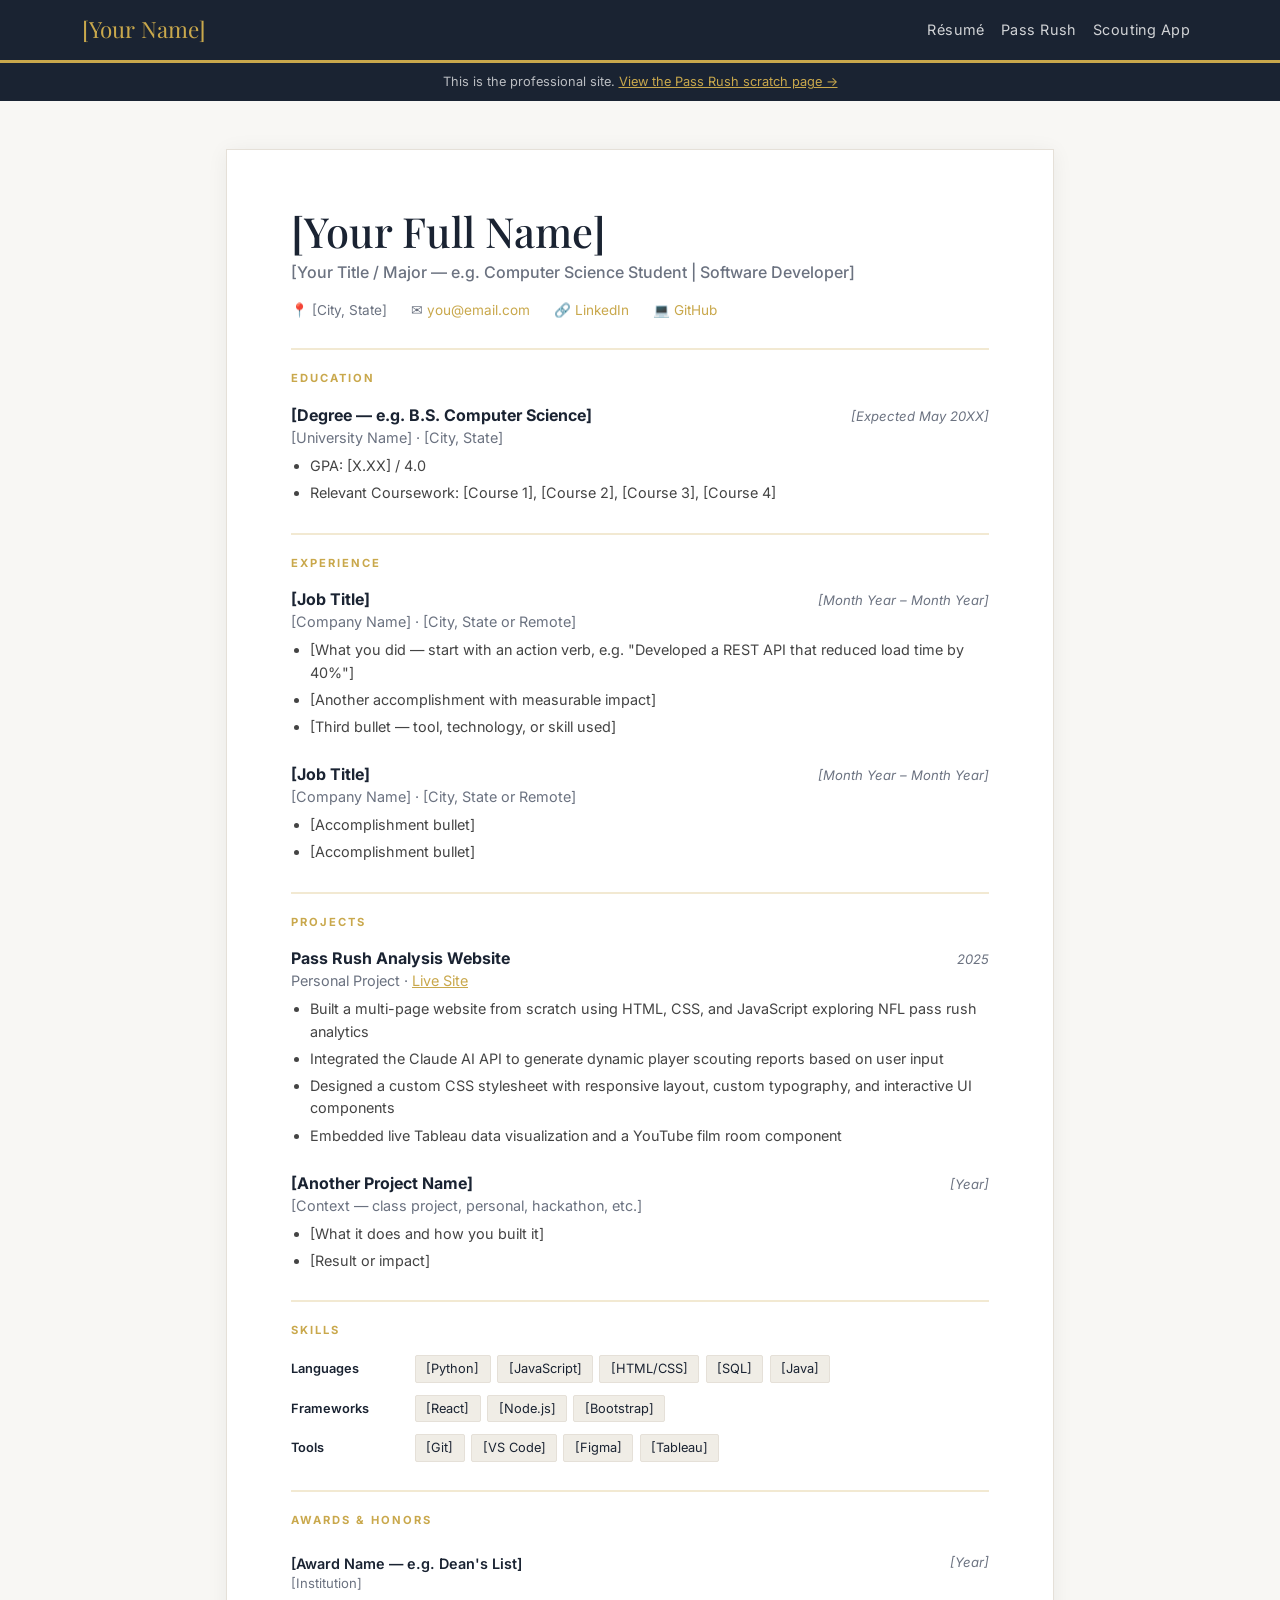
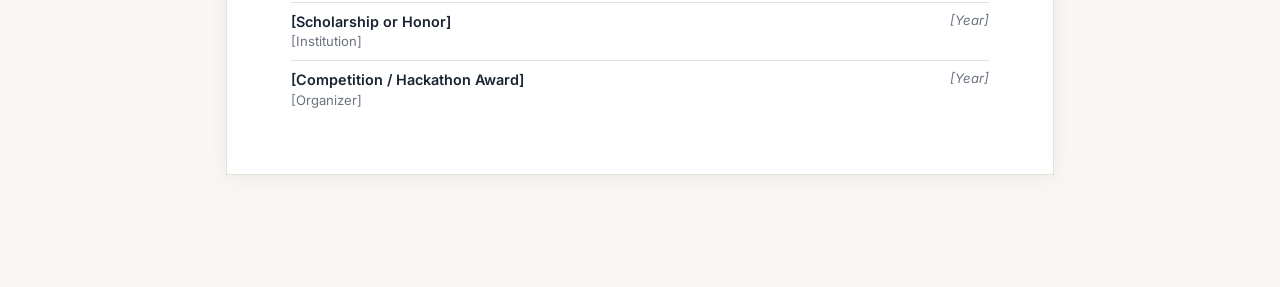
==== resume.html @ ac11527b "Add files via upload" ====
<!DOCTYPE html>
<html lang="en">
<head>
  <meta charset="UTF-8" />
  <meta name="viewport" content="width=device-width, initial-scale=1.0" />
  <title>Résumé | [Your Name]</title>
  <!-- Bootstrap 5 -->
  <link href="https://cdn.jsdelivr.net/npm/bootstrap@5.3.2/dist/css/bootstrap.min.css" rel="stylesheet" />
  <link href="https://fonts.googleapis.com/css2?family=Inter:wght@400;500;600;700&family=Playfair+Display:wght@700&display=swap" rel="stylesheet" />
  <style>
    :root {
      --navy: #1a2332;
      --gold: #c9a84c;
      --light-bg: #f8f7f4;
      --text-main: #1a2332;
      --text-muted: #6b7280;
      --border: #e5e0d8;
    }

    body {
      background-color: var(--light-bg);
      font-family: 'Inter', sans-serif;
      color: var(--text-main);
    }

    /* NAV */
    .navbar {
      background-color: var(--navy) !important;
      border-bottom: 3px solid var(--gold);
    }

    .navbar-brand {
      font-family: 'Playfair Display', serif;
      color: var(--gold) !important;
      font-size: 1.4rem;
    }

    .navbar-nav .nav-link {
      color: rgba(255,255,255,0.8) !important;
      font-size: 0.9rem;
      letter-spacing: 0.03em;
    }

    .navbar-nav .nav-link:hover { color: var(--gold) !important; }

    /* RESUME WRAPPER */
    .resume-wrapper {
      max-width: 860px;
      margin: 3rem auto;
      padding: 0 1rem 4rem;
    }

    .resume-card {
      background: #fff;
      border: 1px solid var(--border);
      padding: 3.5rem 4rem;
      box-shadow: 0 2px 20px rgba(0,0,0,0.06);
    }

    /* HEADER */
    .resume-name {
      font-family: 'Playfair Display', serif;
      font-size: 2.6rem;
      color: var(--navy);
      margin-bottom: 0.25rem;
    }

    .resume-title {
      font-size: 1rem;
      color: var(--text-muted);
      margin-bottom: 1rem;
      font-weight: 500;
    }

    .resume-contact {
      display: flex;
      gap: 1.5rem;
      flex-wrap: wrap;
      font-size: 0.85rem;
      color: var(--text-muted);
      margin-bottom: 0.5rem;
    }

    .resume-contact a { color: var(--gold); text-decoration: none; }
    .resume-contact a:hover { text-decoration: underline; }

    /* DIVIDER */
    .section-divider {
      border: none;
      border-top: 2px solid var(--gold);
      margin: 1.75rem 0 1.25rem;
    }

    /* SECTION HEADINGS */
    .section-heading {
      font-size: 0.7rem;
      font-weight: 700;
      letter-spacing: 0.18em;
      text-transform: uppercase;
      color: var(--gold);
      margin-bottom: 1rem;
    }

    /* ENTRIES */
    .entry { margin-bottom: 1.5rem; }

    .entry-header {
      display: flex;
      justify-content: space-between;
      align-items: baseline;
      flex-wrap: wrap;
      gap: 0.25rem;
    }

    .entry-title {
      font-weight: 700;
      font-size: 1rem;
      color: var(--text-main);
    }

    .entry-date {
      font-size: 0.82rem;
      color: var(--text-muted);
      font-style: italic;
    }

    .entry-org {
      font-size: 0.9rem;
      color: var(--text-muted);
      margin-bottom: 0.4rem;
    }

    .entry ul {
      padding-left: 1.2rem;
      margin: 0;
    }

    .entry ul li {
      font-size: 0.9rem;
      color: #444;
      margin-bottom: 0.3rem;
      line-height: 1.55;
    }

    /* SKILLS */
    .skill-group { margin-bottom: 0.75rem; }

    .skill-group-label {
      font-size: 0.8rem;
      font-weight: 600;
      color: var(--navy);
      min-width: 120px;
      display: inline-block;
    }

    .skill-tags {
      display: inline-flex;
      flex-wrap: wrap;
      gap: 0.4rem;
    }

    .skill-tag {
      background: #f0ede6;
      border: 1px solid var(--border);
      color: var(--text-main);
      font-size: 0.8rem;
      padding: 0.2rem 0.65rem;
      border-radius: 2px;
    }

    /* AWARDS */
    .award-item {
      display: flex;
      justify-content: space-between;
      padding: 0.5rem 0;
      border-bottom: 1px solid var(--border);
      font-size: 0.9rem;
    }

    .award-item:last-child { border-bottom: none; }

    .award-name { font-weight: 600; color: var(--text-main); }
    .award-org { color: var(--text-muted); font-size: 0.82rem; }

    /* SCRATCH PAGE LINK */
    .scratch-link-bar {
      background: var(--navy);
      color: rgba(255,255,255,0.7);
      text-align: center;
      font-size: 0.8rem;
      padding: 0.6rem;
    }

    .scratch-link-bar a { color: var(--gold); }

    @media (max-width: 640px) {
      .resume-card { padding: 2rem 1.5rem; }
      .resume-name { font-size: 2rem; }
    }
  </style>
</head>
<body>

  <!-- NAVBAR -->
  <nav class="navbar navbar-expand-md">
    <div class="container">
      <a class="navbar-brand" href="resume.html">[Your Name]</a>
      <button class="navbar-toggler" type="button" data-bs-toggle="collapse" data-bs-target="#navMenu">
        <span class="navbar-toggler-icon" style="filter:invert(1)"></span>
      </button>
      <div class="collapse navbar-collapse" id="navMenu">
        <ul class="navbar-nav ms-auto">
          <li class="nav-item"><a class="nav-link" href="resume.html">Résumé</a></li>
          <li class="nav-item"><a class="nav-link" href="scratch.html">Pass Rush</a></li>
          <li class="nav-item"><a class="nav-link" href="app.html">Scouting App</a></li>
        </ul>
      </div>
    </div>
  </nav>

  <div class="scratch-link-bar">
    This is the professional site. <a href="scratch.html">View the Pass Rush scratch page →</a>
  </div>

  <div class="resume-wrapper">
    <div class="resume-card">

      <!-- HEADER -->
      <h1 class="resume-name">[Your Full Name]</h1>
      <p class="resume-title">[Your Title / Major — e.g. Computer Science Student | Software Developer]</p>
      <div class="resume-contact">
        <span>📍 [City, State]</span>
        <span>✉ <a href="mailto:you@email.com">you@email.com</a></span>
        <span>🔗 <a href="https://linkedin.com/in/yourprofile" target="_blank">LinkedIn</a></span>
        <span>💻 <a href="https://github.com/yourusername" target="_blank">GitHub</a></span>
      </div>

      <!-- EDUCATION -->
      <hr class="section-divider" />
      <p class="section-heading">Education</p>

      <div class="entry">
        <div class="entry-header">
          <span class="entry-title">[Degree — e.g. B.S. Computer Science]</span>
          <span class="entry-date">[Expected May 20XX]</span>
        </div>
        <p class="entry-org">[University Name] · [City, State]</p>
        <ul>
          <li>GPA: [X.XX] / 4.0</li>
          <li>Relevant Coursework: [Course 1], [Course 2], [Course 3], [Course 4]</li>
        </ul>
      </div>

      <!-- EXPERIENCE -->
      <hr class="section-divider" />
      <p class="section-heading">Experience</p>

      <div class="entry">
        <div class="entry-header">
          <span class="entry-title">[Job Title]</span>
          <span class="entry-date">[Month Year – Month Year]</span>
        </div>
        <p class="entry-org">[Company Name] · [City, State or Remote]</p>
        <ul>
          <li>[What you did — start with an action verb, e.g. "Developed a REST API that reduced load time by 40%"]</li>
          <li>[Another accomplishment with measurable impact]</li>
          <li>[Third bullet — tool, technology, or skill used]</li>
        </ul>
      </div>

      <div class="entry">
        <div class="entry-header">
          <span class="entry-title">[Job Title]</span>
          <span class="entry-date">[Month Year – Month Year]</span>
        </div>
        <p class="entry-org">[Company Name] · [City, State or Remote]</p>
        <ul>
          <li>[Accomplishment bullet]</li>
          <li>[Accomplishment bullet]</li>
        </ul>
      </div>

      <!-- PROJECTS -->
      <hr class="section-divider" />
      <p class="section-heading">Projects</p>

      <div class="entry">
        <div class="entry-header">
          <span class="entry-title">Pass Rush Analysis Website</span>
          <span class="entry-date">2025</span>
        </div>
        <p class="entry-org">Personal Project · <a href="scratch.html" style="color:var(--gold);">Live Site</a></p>
        <ul>
          <li>Built a multi-page website from scratch using HTML, CSS, and JavaScript exploring NFL pass rush analytics</li>
          <li>Integrated the Claude AI API to generate dynamic player scouting reports based on user input</li>
          <li>Designed a custom CSS stylesheet with responsive layout, custom typography, and interactive UI components</li>
          <li>Embedded live Tableau data visualization and a YouTube film room component</li>
        </ul>
      </div>

      <div class="entry">
        <div class="entry-header">
          <span class="entry-title">[Another Project Name]</span>
          <span class="entry-date">[Year]</span>
        </div>
        <p class="entry-org">[Context — class project, personal, hackathon, etc.]</p>
        <ul>
          <li>[What it does and how you built it]</li>
          <li>[Result or impact]</li>
        </ul>
      </div>

      <!-- SKILLS -->
      <hr class="section-divider" />
      <p class="section-heading">Skills</p>

      <div class="skill-group">
        <span class="skill-group-label">Languages</span>
        <div class="skill-tags">
          <span class="skill-tag">[Python]</span>
          <span class="skill-tag">[JavaScript]</span>
          <span class="skill-tag">[HTML/CSS]</span>
          <span class="skill-tag">[SQL]</span>
          <span class="skill-tag">[Java]</span>
        </div>
      </div>
      <div class="skill-group">
        <span class="skill-group-label">Frameworks</span>
        <div class="skill-tags">
          <span class="skill-tag">[React]</span>
          <span class="skill-tag">[Node.js]</span>
          <span class="skill-tag">[Bootstrap]</span>
        </div>
      </div>
      <div class="skill-group">
        <span class="skill-group-label">Tools</span>
        <div class="skill-tags">
          <span class="skill-tag">[Git]</span>
          <span class="skill-tag">[VS Code]</span>
          <span class="skill-tag">[Figma]</span>
          <span class="skill-tag">[Tableau]</span>
        </div>
      </div>

      <!-- AWARDS / HONORS -->
      <hr class="section-divider" />
      <p class="section-heading">Awards &amp; Honors</p>

      <div class="award-item">
        <div>
          <div class="award-name">[Award Name — e.g. Dean's List]</div>
          <div class="award-org">[Institution]</div>
        </div>
        <span class="entry-date">[Year]</span>
      </div>
      <div class="award-item">
        <div>
          <div class="award-name">[Scholarship or Honor]</div>
          <div class="award-org">[Institution]</div>
        </div>
        <span class="entry-date">[Year]</span>
      </div>
      <div class="award-item">
        <div>
          <div class="award-name">[Competition / Hackathon Award]</div>
          <div class="award-org">[Organizer]</div>
        </div>
        <span class="entry-date">[Year]</span>
      </div>

    </div><!-- end resume-card -->
  </div><!-- end resume-wrapper -->

  <script src="https://cdn.jsdelivr.net/npm/bootstrap@5.3.2/dist/js/bootstrap.bundle.min.js"></script>
</body>
</html>
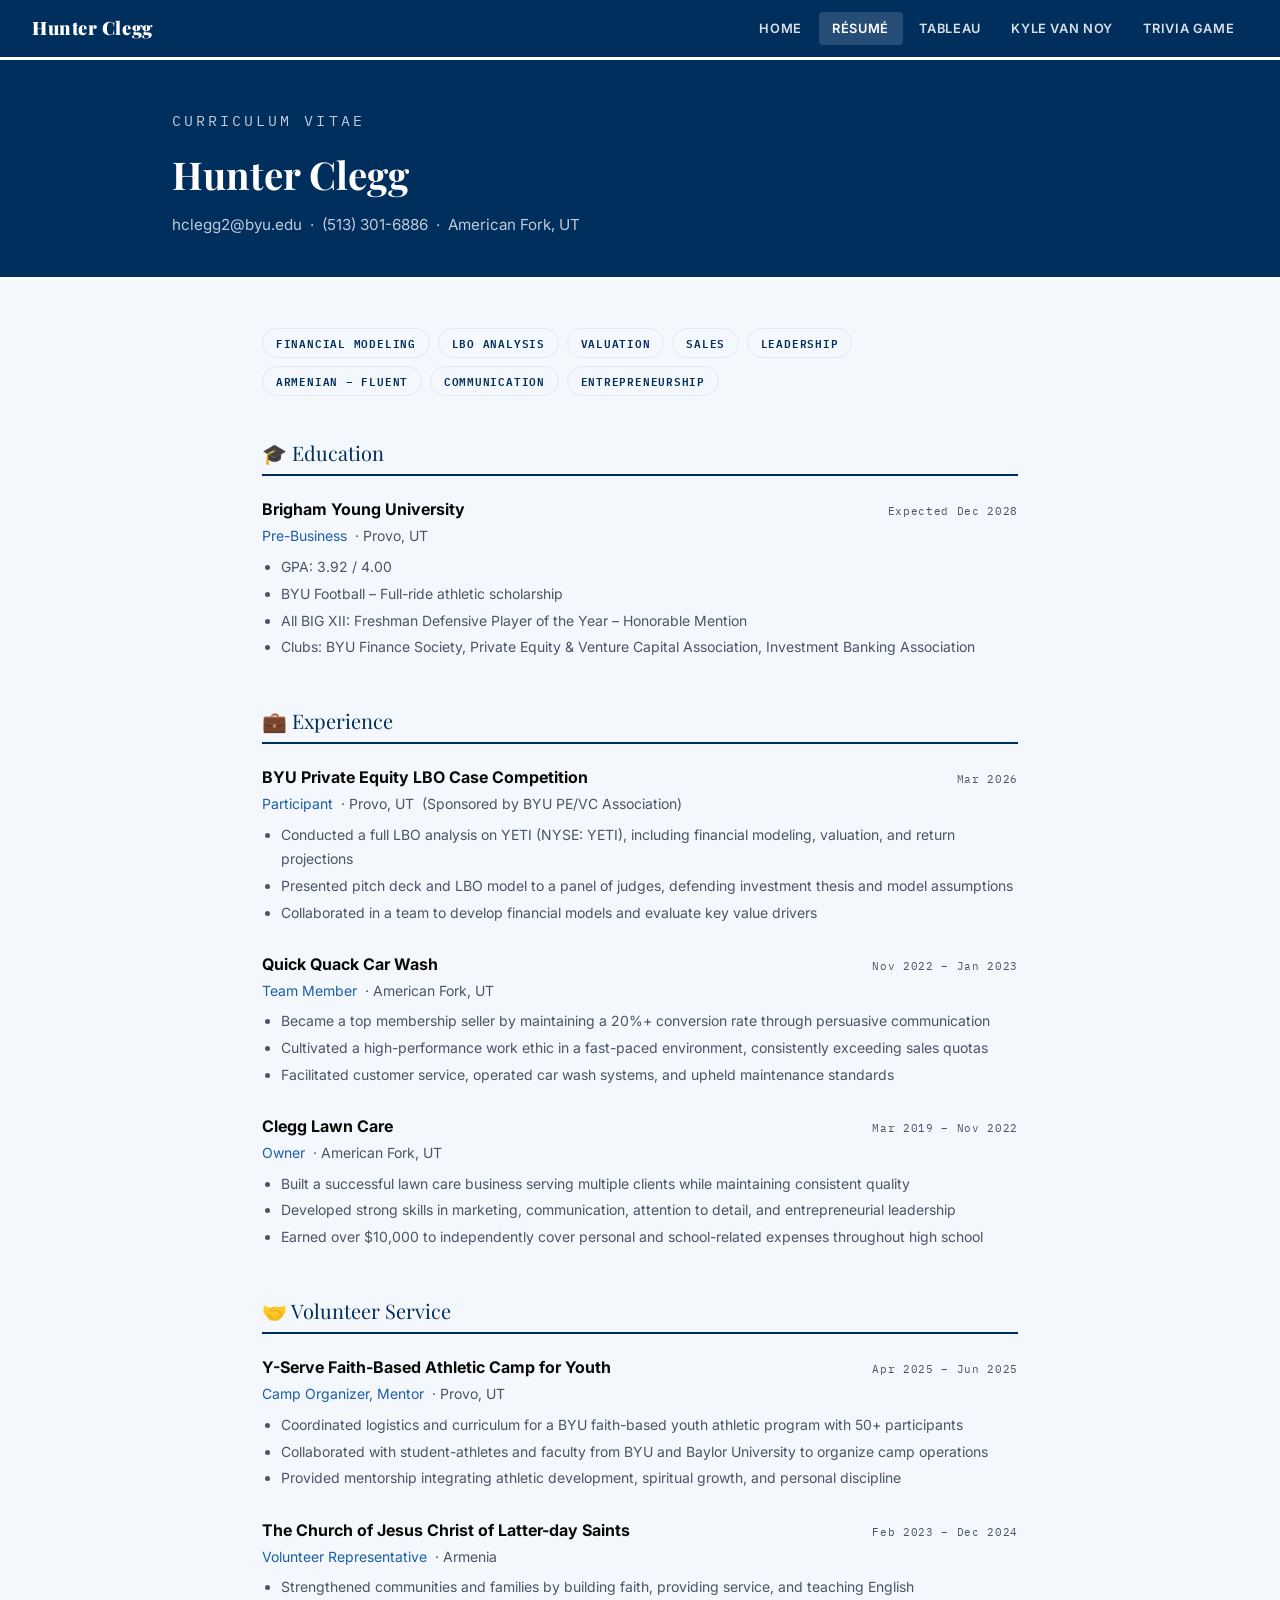
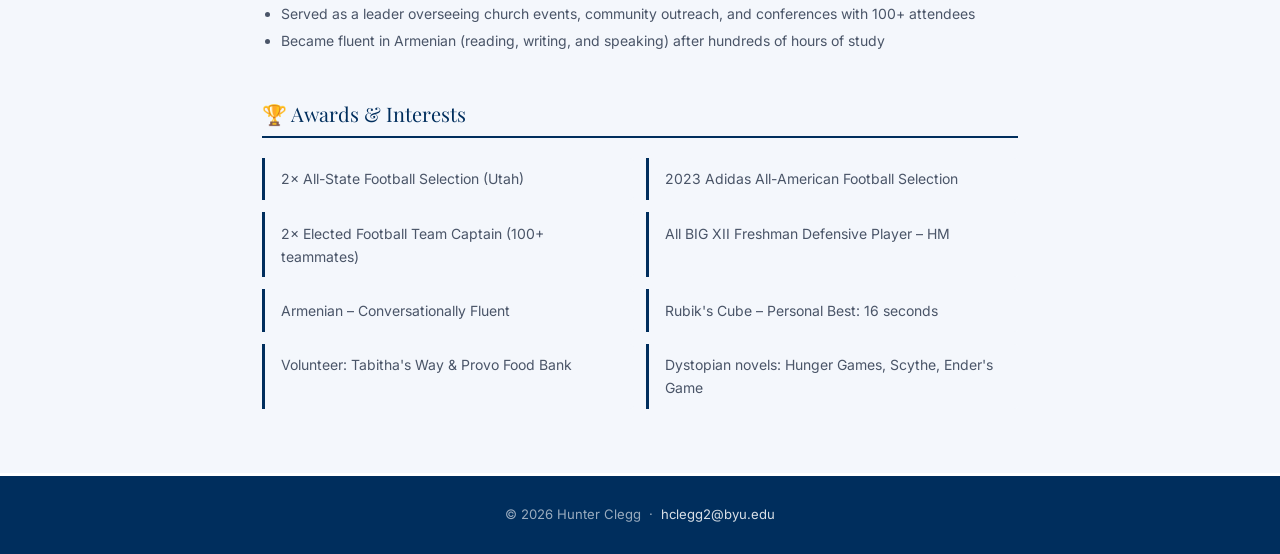
==== commit 83b2f93f: "Add files via upload" ====
--- a/resume.html
+++ b/resume.html
@@ -3,374 +3,240 @@
 <head>
   <meta charset="UTF-8" />
   <meta name="viewport" content="width=device-width, initial-scale=1.0" />
-  <title>Résumé | [Your Name]</title>
-  <!-- Bootstrap 5 -->
-  <link href="https://cdn.jsdelivr.net/npm/bootstrap@5.3.2/dist/css/bootstrap.min.css" rel="stylesheet" />
-  <link href="https://fonts.googleapis.com/css2?family=Inter:wght@400;500;600;700&family=Playfair+Display:wght@700&display=swap" rel="stylesheet" />
+  <title>Résumé – Hunter Clegg</title>
+  <link rel="stylesheet" href="shared.css" />
   <style>
-    :root {
-      --navy: #1a2332;
-      --gold: #c9a84c;
-      --light-bg: #f8f7f4;
-      --text-main: #1a2332;
-      --text-muted: #6b7280;
-      --border: #e5e0d8;
-    }
-
-    body {
-      background-color: var(--light-bg);
-      font-family: 'Inter', sans-serif;
-      color: var(--text-main);
-    }
-
-    /* NAV */
-    .navbar {
-      background-color: var(--navy) !important;
-      border-bottom: 3px solid var(--gold);
-    }
-
-    .navbar-brand {
-      font-family: 'Playfair Display', serif;
-      color: var(--gold) !important;
-      font-size: 1.4rem;
-    }
-
-    .navbar-nav .nav-link {
-      color: rgba(255,255,255,0.8) !important;
-      font-size: 0.9rem;
-      letter-spacing: 0.03em;
-    }
-
-    .navbar-nav .nav-link:hover { color: var(--gold) !important; }
-
-    /* RESUME WRAPPER */
-    .resume-wrapper {
-      max-width: 860px;
-      margin: 3rem auto;
-      padding: 0 1rem 4rem;
-    }
-
-    .resume-card {
-      background: #fff;
-      border: 1px solid var(--border);
-      padding: 3.5rem 4rem;
-      box-shadow: 0 2px 20px rgba(0,0,0,0.06);
-    }
-
-    /* HEADER */
-    .resume-name {
-      font-family: 'Playfair Display', serif;
-      font-size: 2.6rem;
-      color: var(--navy);
-      margin-bottom: 0.25rem;
-    }
-
-    .resume-title {
-      font-size: 1rem;
-      color: var(--text-muted);
-      margin-bottom: 1rem;
-      font-weight: 500;
-    }
-
-    .resume-contact {
+    .resume-wrap { max-width: 820px; margin: 3rem auto; padding: 0 2rem; }
+
+    /* Skills tags */
+    .skills-row { display: flex; flex-wrap: wrap; gap: 0.5rem; margin-bottom: 2.5rem; }
+    .skill-tag {
+      background: var(--off-white);
+      border: 1px solid var(--gray-light);
+      color: var(--blue);
+      font-family: var(--font-mono);
+      font-size: 0.7rem;
+      letter-spacing: 0.07em;
+      text-transform: uppercase;
+      padding: 0.3rem 0.8rem;
+      border-radius: 2rem;
+      font-weight: 600;
+    }
+
+    /* Section */
+    .r-section { margin-bottom: 2.75rem; }
+    .r-section-title {
+      font-family: var(--font-head);
+      font-size: 1.25rem;
+      color: var(--blue);
+      border-bottom: 2px solid var(--blue);
+      padding-bottom: 0.35rem;
+      margin-bottom: 1.25rem;
       display: flex;
-      gap: 1.5rem;
-      flex-wrap: wrap;
-      font-size: 0.85rem;
-      color: var(--text-muted);
-      margin-bottom: 0.5rem;
-    }
-
-    .resume-contact a { color: var(--gold); text-decoration: none; }
-    .resume-contact a:hover { text-decoration: underline; }
-
-    /* DIVIDER */
-    .section-divider {
-      border: none;
-      border-top: 2px solid var(--gold);
-      margin: 1.75rem 0 1.25rem;
-    }
-
-    /* SECTION HEADINGS */
-    .section-heading {
-      font-size: 0.7rem;
-      font-weight: 700;
-      letter-spacing: 0.18em;
-      text-transform: uppercase;
-      color: var(--gold);
-      margin-bottom: 1rem;
-    }
-
-    /* ENTRIES */
-    .entry { margin-bottom: 1.5rem; }
-
-    .entry-header {
+      align-items: center;
+      gap: 0.5rem;
+    }
+
+    /* Entry */
+    .r-entry { margin-bottom: 1.6rem; }
+    .r-entry-header {
       display: flex;
       justify-content: space-between;
       align-items: baseline;
       flex-wrap: wrap;
       gap: 0.25rem;
-    }
-
-    .entry-title {
-      font-weight: 700;
-      font-size: 1rem;
-      color: var(--text-main);
-    }
-
-    .entry-date {
-      font-size: 0.82rem;
-      color: var(--text-muted);
-      font-style: italic;
-    }
-
-    .entry-org {
-      font-size: 0.9rem;
-      color: var(--text-muted);
-      margin-bottom: 0.4rem;
-    }
-
-    .entry ul {
+      margin-bottom: 0.1rem;
+    }
+    .r-title { font-weight: 700; font-size: 1rem; color: var(--black); }
+    .r-date  { font-family: var(--font-mono); font-size: 0.7rem; color: var(--gray); letter-spacing: 0.06em; }
+    .r-sub   {
+      font-size: 0.875rem;
+      color: var(--blue-light);
+      margin-bottom: 0.45rem;
+    }
+    .r-sub .r-loc { color: var(--gray); font-style: normal; }
+
+    ul.r-bullets {
       padding-left: 1.2rem;
-      margin: 0;
-    }
-
-    .entry ul li {
-      font-size: 0.9rem;
-      color: #444;
-      margin-bottom: 0.3rem;
-      line-height: 1.55;
-    }
-
-    /* SKILLS */
-    .skill-group { margin-bottom: 0.75rem; }
-
-    .skill-group-label {
-      font-size: 0.8rem;
-      font-weight: 600;
-      color: var(--navy);
-      min-width: 120px;
-      display: inline-block;
-    }
-
-    .skill-tags {
-      display: inline-flex;
-      flex-wrap: wrap;
-      gap: 0.4rem;
-    }
-
-    .skill-tag {
-      background: #f0ede6;
-      border: 1px solid var(--border);
-      color: var(--text-main);
-      font-size: 0.8rem;
-      padding: 0.2rem 0.65rem;
-      border-radius: 2px;
-    }
-
-    /* AWARDS */
+      color: var(--gray);
+      font-size: 0.875rem;
+      line-height: 1.75;
+    }
+    ul.r-bullets li { margin-bottom: 0.15rem; }
+
+    /* Awards grid */
+    .awards-grid {
+      display: grid;
+      grid-template-columns: 1fr 1fr;
+      gap: 0.75rem;
+    }
     .award-item {
-      display: flex;
-      justify-content: space-between;
-      padding: 0.5rem 0;
-      border-bottom: 1px solid var(--border);
-      font-size: 0.9rem;
-    }
-
-    .award-item:last-child { border-bottom: none; }
-
-    .award-name { font-weight: 600; color: var(--text-main); }
-    .award-org { color: var(--text-muted); font-size: 0.82rem; }
-
-    /* SCRATCH PAGE LINK */
-    .scratch-link-bar {
-      background: var(--navy);
-      color: rgba(255,255,255,0.7);
-      text-align: center;
-      font-size: 0.8rem;
-      padding: 0.6rem;
-    }
-
-    .scratch-link-bar a { color: var(--gold); }
-
-    @media (max-width: 640px) {
-      .resume-card { padding: 2rem 1.5rem; }
-      .resume-name { font-size: 2rem; }
+      background: var(--off-white);
+      border-left: 3px solid var(--blue);
+      padding: 0.6rem 1rem;
+      font-size: 0.875rem;
+      color: var(--gray);
+      border-radius: 0 4px 4px 0;
+    }
+
+    @media (max-width: 580px) {
+      .awards-grid { grid-template-columns: 1fr; }
+      .r-entry-header { flex-direction: column; }
     }
   </style>
 </head>
 <body>
 
-  <!-- NAVBAR -->
-  <nav class="navbar navbar-expand-md">
+  <nav>
+    <a class="nav-brand" href="index.html">Hunter Clegg</a>
+    <button class="nav-toggle" aria-label="Toggle menu"
+      onclick="this.nextElementSibling.classList.toggle('open')">
+      <span></span><span></span><span></span>
+    </button>
+    <ul>
+      <li><a href="index.html">Home</a></li>
+      <li><a href="resume.html" class="active">Résumé</a></li>
+      <li><a href="tableau.html">Tableau</a></li>
+      <li><a href="kvn.html">Kyle Van Noy</a></li>
+      <li><a href="trivia.html">Trivia Game</a></li>
+    </ul>
+  </nav>
+
+  <div class="page-banner">
     <div class="container">
-      <a class="navbar-brand" href="resume.html">[Your Name]</a>
-      <button class="navbar-toggler" type="button" data-bs-toggle="collapse" data-bs-target="#navMenu">
-        <span class="navbar-toggler-icon" style="filter:invert(1)"></span>
-      </button>
-      <div class="collapse navbar-collapse" id="navMenu">
-        <ul class="navbar-nav ms-auto">
-          <li class="nav-item"><a class="nav-link" href="resume.html">Résumé</a></li>
-          <li class="nav-item"><a class="nav-link" href="scratch.html">Pass Rush</a></li>
-          <li class="nav-item"><a class="nav-link" href="app.html">Scouting App</a></li>
-        </ul>
-      </div>
-    </div>
-  </nav>
-
-  <div class="scratch-link-bar">
-    This is the professional site. <a href="scratch.html">View the Pass Rush scratch page →</a>
+      <p class="eyebrow">Curriculum Vitae</p>
+      <h1>Hunter Clegg</h1>
+      <p>hclegg2@byu.edu &nbsp;·&nbsp; (513) 301-6886 &nbsp;·&nbsp; American Fork, UT</p>
+    </div>
   </div>
 
-  <div class="resume-wrapper">
-    <div class="resume-card">
-
-      <!-- HEADER -->
-      <h1 class="resume-name">[Your Full Name]</h1>
-      <p class="resume-title">[Your Title / Major — e.g. Computer Science Student | Software Developer]</p>
-      <div class="resume-contact">
-        <span>📍 [City, State]</span>
-        <span>✉ <a href="mailto:you@email.com">you@email.com</a></span>
-        <span>🔗 <a href="https://linkedin.com/in/yourprofile" target="_blank">LinkedIn</a></span>
-        <span>💻 <a href="https://github.com/yourusername" target="_blank">GitHub</a></span>
-      </div>
-
-      <!-- EDUCATION -->
-      <hr class="section-divider" />
-      <p class="section-heading">Education</p>
-
-      <div class="entry">
-        <div class="entry-header">
-          <span class="entry-title">[Degree — e.g. B.S. Computer Science]</span>
-          <span class="entry-date">[Expected May 20XX]</span>
-        </div>
-        <p class="entry-org">[University Name] · [City, State]</p>
-        <ul>
-          <li>GPA: [X.XX] / 4.0</li>
-          <li>Relevant Coursework: [Course 1], [Course 2], [Course 3], [Course 4]</li>
-        </ul>
-      </div>
-
-      <!-- EXPERIENCE -->
-      <hr class="section-divider" />
-      <p class="section-heading">Experience</p>
-
-      <div class="entry">
-        <div class="entry-header">
-          <span class="entry-title">[Job Title]</span>
-          <span class="entry-date">[Month Year – Month Year]</span>
-        </div>
-        <p class="entry-org">[Company Name] · [City, State or Remote]</p>
-        <ul>
-          <li>[What you did — start with an action verb, e.g. "Developed a REST API that reduced load time by 40%"]</li>
-          <li>[Another accomplishment with measurable impact]</li>
-          <li>[Third bullet — tool, technology, or skill used]</li>
-        </ul>
-      </div>
-
-      <div class="entry">
-        <div class="entry-header">
-          <span class="entry-title">[Job Title]</span>
-          <span class="entry-date">[Month Year – Month Year]</span>
-        </div>
-        <p class="entry-org">[Company Name] · [City, State or Remote]</p>
-        <ul>
-          <li>[Accomplishment bullet]</li>
-          <li>[Accomplishment bullet]</li>
-        </ul>
-      </div>
-
-      <!-- PROJECTS -->
-      <hr class="section-divider" />
-      <p class="section-heading">Projects</p>
-
-      <div class="entry">
-        <div class="entry-header">
-          <span class="entry-title">Pass Rush Analysis Website</span>
-          <span class="entry-date">2025</span>
-        </div>
-        <p class="entry-org">Personal Project · <a href="scratch.html" style="color:var(--gold);">Live Site</a></p>
-        <ul>
-          <li>Built a multi-page website from scratch using HTML, CSS, and JavaScript exploring NFL pass rush analytics</li>
-          <li>Integrated the Claude AI API to generate dynamic player scouting reports based on user input</li>
-          <li>Designed a custom CSS stylesheet with responsive layout, custom typography, and interactive UI components</li>
-          <li>Embedded live Tableau data visualization and a YouTube film room component</li>
-        </ul>
-      </div>
-
-      <div class="entry">
-        <div class="entry-header">
-          <span class="entry-title">[Another Project Name]</span>
-          <span class="entry-date">[Year]</span>
-        </div>
-        <p class="entry-org">[Context — class project, personal, hackathon, etc.]</p>
-        <ul>
-          <li>[What it does and how you built it]</li>
-          <li>[Result or impact]</li>
-        </ul>
-      </div>
-
-      <!-- SKILLS -->
-      <hr class="section-divider" />
-      <p class="section-heading">Skills</p>
-
-      <div class="skill-group">
-        <span class="skill-group-label">Languages</span>
-        <div class="skill-tags">
-          <span class="skill-tag">[Python]</span>
-          <span class="skill-tag">[JavaScript]</span>
-          <span class="skill-tag">[HTML/CSS]</span>
-          <span class="skill-tag">[SQL]</span>
-          <span class="skill-tag">[Java]</span>
-        </div>
-      </div>
-      <div class="skill-group">
-        <span class="skill-group-label">Frameworks</span>
-        <div class="skill-tags">
-          <span class="skill-tag">[React]</span>
-          <span class="skill-tag">[Node.js]</span>
-          <span class="skill-tag">[Bootstrap]</span>
-        </div>
-      </div>
-      <div class="skill-group">
-        <span class="skill-group-label">Tools</span>
-        <div class="skill-tags">
-          <span class="skill-tag">[Git]</span>
-          <span class="skill-tag">[VS Code]</span>
-          <span class="skill-tag">[Figma]</span>
-          <span class="skill-tag">[Tableau]</span>
-        </div>
-      </div>
-
-      <!-- AWARDS / HONORS -->
-      <hr class="section-divider" />
-      <p class="section-heading">Awards &amp; Honors</p>
-
-      <div class="award-item">
-        <div>
-          <div class="award-name">[Award Name — e.g. Dean's List]</div>
-          <div class="award-org">[Institution]</div>
-        </div>
-        <span class="entry-date">[Year]</span>
-      </div>
-      <div class="award-item">
-        <div>
-          <div class="award-name">[Scholarship or Honor]</div>
-          <div class="award-org">[Institution]</div>
-        </div>
-        <span class="entry-date">[Year]</span>
-      </div>
-      <div class="award-item">
-        <div>
-          <div class="award-name">[Competition / Hackathon Award]</div>
-          <div class="award-org">[Organizer]</div>
-        </div>
-        <span class="entry-date">[Year]</span>
-      </div>
-
-    </div><!-- end resume-card -->
-  </div><!-- end resume-wrapper -->
-
-  <script src="https://cdn.jsdelivr.net/npm/bootstrap@5.3.2/dist/js/bootstrap.bundle.min.js"></script>
+  <div class="resume-wrap">
+
+    <!-- Skills -->
+    <div class="skills-row">
+      <span class="skill-tag">Financial Modeling</span>
+      <span class="skill-tag">LBO Analysis</span>
+      <span class="skill-tag">Valuation</span>
+      <span class="skill-tag">Sales</span>
+      <span class="skill-tag">Leadership</span>
+      <span class="skill-tag">Armenian – Fluent</span>
+      <span class="skill-tag">Communication</span>
+      <span class="skill-tag">Entrepreneurship</span>
+    </div>
+
+    <!-- Education -->
+    <div class="r-section">
+      <div class="r-section-title">🎓 Education</div>
+      <div class="r-entry">
+        <div class="r-entry-header">
+          <span class="r-title">Brigham Young University</span>
+          <span class="r-date">Expected Dec 2028</span>
+        </div>
+        <div class="r-sub">Pre-Business &nbsp;<span class="r-loc">· Provo, UT</span></div>
+        <ul class="r-bullets">
+          <li>GPA: 3.92 / 4.00</li>
+          <li>BYU Football – Full-ride athletic scholarship</li>
+          <li>All BIG XII: Freshman Defensive Player of the Year – Honorable Mention</li>
+          <li>Clubs: BYU Finance Society, Private Equity &amp; Venture Capital Association, Investment Banking Association</li>
+        </ul>
+      </div>
+    </div>
+
+    <!-- Experience -->
+    <div class="r-section">
+      <div class="r-section-title">💼 Experience</div>
+
+      <div class="r-entry">
+        <div class="r-entry-header">
+          <span class="r-title">BYU Private Equity LBO Case Competition</span>
+          <span class="r-date">Mar 2026</span>
+        </div>
+        <div class="r-sub">Participant &nbsp;<span class="r-loc">· Provo, UT &nbsp;(Sponsored by BYU PE/VC Association)</span></div>
+        <ul class="r-bullets">
+          <li>Conducted a full LBO analysis on YETI (NYSE: YETI), including financial modeling, valuation, and return projections</li>
+          <li>Presented pitch deck and LBO model to a panel of judges, defending investment thesis and model assumptions</li>
+          <li>Collaborated in a team to develop financial models and evaluate key value drivers</li>
+        </ul>
+      </div>
+
+      <div class="r-entry">
+        <div class="r-entry-header">
+          <span class="r-title">Quick Quack Car Wash</span>
+          <span class="r-date">Nov 2022 – Jan 2023</span>
+        </div>
+        <div class="r-sub">Team Member &nbsp;<span class="r-loc">· American Fork, UT</span></div>
+        <ul class="r-bullets">
+          <li>Became a top membership seller by maintaining a 20%+ conversion rate through persuasive communication</li>
+          <li>Cultivated a high-performance work ethic in a fast-paced environment, consistently exceeding sales quotas</li>
+          <li>Facilitated customer service, operated car wash systems, and upheld maintenance standards</li>
+        </ul>
+      </div>
+
+      <div class="r-entry">
+        <div class="r-entry-header">
+          <span class="r-title">Clegg Lawn Care</span>
+          <span class="r-date">Mar 2019 – Nov 2022</span>
+        </div>
+        <div class="r-sub">Owner &nbsp;<span class="r-loc">· American Fork, UT</span></div>
+        <ul class="r-bullets">
+          <li>Built a successful lawn care business serving multiple clients while maintaining consistent quality</li>
+          <li>Developed strong skills in marketing, communication, attention to detail, and entrepreneurial leadership</li>
+          <li>Earned over $10,000 to independently cover personal and school-related expenses throughout high school</li>
+        </ul>
+      </div>
+    </div>
+
+    <!-- Volunteer -->
+    <div class="r-section">
+      <div class="r-section-title">🤝 Volunteer Service</div>
+
+      <div class="r-entry">
+        <div class="r-entry-header">
+          <span class="r-title">Y-Serve Faith-Based Athletic Camp for Youth</span>
+          <span class="r-date">Apr 2025 – Jun 2025</span>
+        </div>
+        <div class="r-sub">Camp Organizer, Mentor &nbsp;<span class="r-loc">· Provo, UT</span></div>
+        <ul class="r-bullets">
+          <li>Coordinated logistics and curriculum for a BYU faith-based youth athletic program with 50+ participants</li>
+          <li>Collaborated with student-athletes and faculty from BYU and Baylor University to organize camp operations</li>
+          <li>Provided mentorship integrating athletic development, spiritual growth, and personal discipline</li>
+        </ul>
+      </div>
+
+      <div class="r-entry">
+        <div class="r-entry-header">
+          <span class="r-title">The Church of Jesus Christ of Latter-day Saints</span>
+          <span class="r-date">Feb 2023 – Dec 2024</span>
+        </div>
+        <div class="r-sub">Volunteer Representative &nbsp;<span class="r-loc">· Armenia</span></div>
+        <ul class="r-bullets">
+          <li>Strengthened communities and families by building faith, providing service, and teaching English</li>
+          <li>Served as a leader overseeing church events, community outreach, and conferences with 100+ attendees</li>
+          <li>Became fluent in Armenian (reading, writing, and speaking) after hundreds of hours of study</li>
+        </ul>
+      </div>
+    </div>
+
+    <!-- Awards -->
+    <div class="r-section">
+      <div class="r-section-title">🏆 Awards &amp; Interests</div>
+      <div class="awards-grid">
+        <div class="award-item">2× All-State Football Selection (Utah)</div>
+        <div class="award-item">2023 Adidas All-American Football Selection</div>
+        <div class="award-item">2× Elected Football Team Captain (100+ teammates)</div>
+        <div class="award-item">All BIG XII Freshman Defensive Player – HM</div>
+        <div class="award-item">Armenian – Conversationally Fluent</div>
+        <div class="award-item">Rubik's Cube – Personal Best: 16 seconds</div>
+        <div class="award-item">Volunteer: Tabitha's Way &amp; Provo Food Bank</div>
+        <div class="award-item">Dystopian novels: Hunger Games, Scythe, Ender's Game</div>
+      </div>
+    </div>
+
+  </div>
+
+  <footer>
+    <p>© 2026 Hunter Clegg &nbsp;·&nbsp; <a href="mailto:hclegg2@byu.edu">hclegg2@byu.edu</a></p>
+  </footer>
+
 </body>
 </html>
--- a/shared.css
+++ b/shared.css
@@ -0,0 +1,124 @@
+/* ── Shared styles for Resume, Tableau, KVN, and Trivia pages ── */
+@import url('https://fonts.googleapis.com/css2?family=Playfair+Display:wght@700;900&family=Inter:wght@400;500;600;700&family=IBM+Plex+Mono&display=swap');
+
+:root {
+  --blue:       #002E5D;   /* BYU Royal Blue */
+  --blue-mid:   #003F80;
+  --blue-light: #1a5fa8;
+  --white:      #ffffff;
+  --off-white:  #f4f7fc;
+  --black:      #0a0a0a;
+  --gray:       #4a5568;
+  --gray-light: #e2e8f0;
+  --gold-acc:   #C5A028;  /* subtle accent only */
+
+  --font-head:  'Playfair Display', Georgia, serif;
+  --font-body:  'Inter', 'Helvetica Neue', Arial, sans-serif;
+  --font-mono:  'IBM Plex Mono', monospace;
+  --radius:     4px;
+  --tr:         0.2s ease;
+}
+
+*, *::before, *::after { box-sizing: border-box; margin: 0; padding: 0; }
+html { scroll-behavior: smooth; }
+
+body {
+  font-family: var(--font-body);
+  background: var(--off-white);
+  color: var(--black);
+  line-height: 1.65;
+}
+
+/* ── Nav ── */
+nav {
+  position: sticky; top: 0; z-index: 100;
+  background: var(--blue);
+  border-bottom: 3px solid var(--white);
+  padding: 0 2rem;
+  display: flex;
+  align-items: center;
+  justify-content: space-between;
+  height: 60px;
+}
+.nav-brand {
+  font-family: var(--font-head);
+  font-size: 1.15rem;
+  font-weight: 900;
+  color: var(--white);
+  text-decoration: none;
+  letter-spacing: 0.03em;
+  white-space: nowrap;
+}
+nav ul { list-style: none; display: flex; gap: 0.2rem; }
+nav ul li a {
+  display: block;
+  padding: 0.4rem 0.85rem;
+  color: rgba(255,255,255,0.85);
+  text-decoration: none;
+  font-size: 0.8rem;
+  font-weight: 600;
+  letter-spacing: 0.05em;
+  text-transform: uppercase;
+  border-radius: var(--radius);
+  transition: background var(--tr), color var(--tr);
+  white-space: nowrap;
+}
+nav ul li a:hover, nav ul li a.active {
+  background: rgba(255,255,255,0.15);
+  color: var(--white);
+}
+
+/* hamburger */
+.nav-toggle {
+  display: none; flex-direction: column; gap: 5px;
+  cursor: pointer; background: none; border: none; padding: 4px;
+}
+.nav-toggle span {
+  display: block; width: 22px; height: 2px;
+  background: var(--white); border-radius: 2px;
+}
+@media (max-width: 760px) {
+  .nav-toggle { display: flex; }
+  nav ul {
+    display: none; position: absolute; top: 60px; left: 0; right: 0;
+    background: var(--blue); flex-direction: column;
+    padding: 0.75rem 1rem; border-bottom: 2px solid rgba(255,255,255,0.2);
+  }
+  nav ul.open { display: flex; }
+}
+
+/* ── Page header banner ── */
+.page-banner {
+  background: var(--blue);
+  padding: 3rem 2rem 2.5rem;
+  border-bottom: 3px solid var(--white);
+}
+.page-banner h1 {
+  font-family: var(--font-head);
+  font-size: 2.4rem;
+  color: var(--white);
+  margin-bottom: 0.35rem;
+}
+.page-banner p { color: rgba(255,255,255,0.75); font-size: 0.95rem; }
+.eyebrow {
+  font-family: var(--font-mono);
+  font-size: 0.65rem;
+  letter-spacing: 0.2em;
+  text-transform: uppercase;
+  color: rgba(255,255,255,0.55);
+  margin-bottom: 0.6rem;
+}
+
+.container { max-width: 1000px; margin: 0 auto; padding: 0 2rem; }
+
+/* ── Footer ── */
+footer {
+  background: var(--blue);
+  color: rgba(255,255,255,0.6);
+  text-align: center;
+  padding: 1.75rem 2rem;
+  margin-top: 4rem;
+  font-size: 0.82rem;
+  border-top: 3px solid var(--white);
+}
+footer a { color: rgba(255,255,255,0.85); text-decoration: none; }
